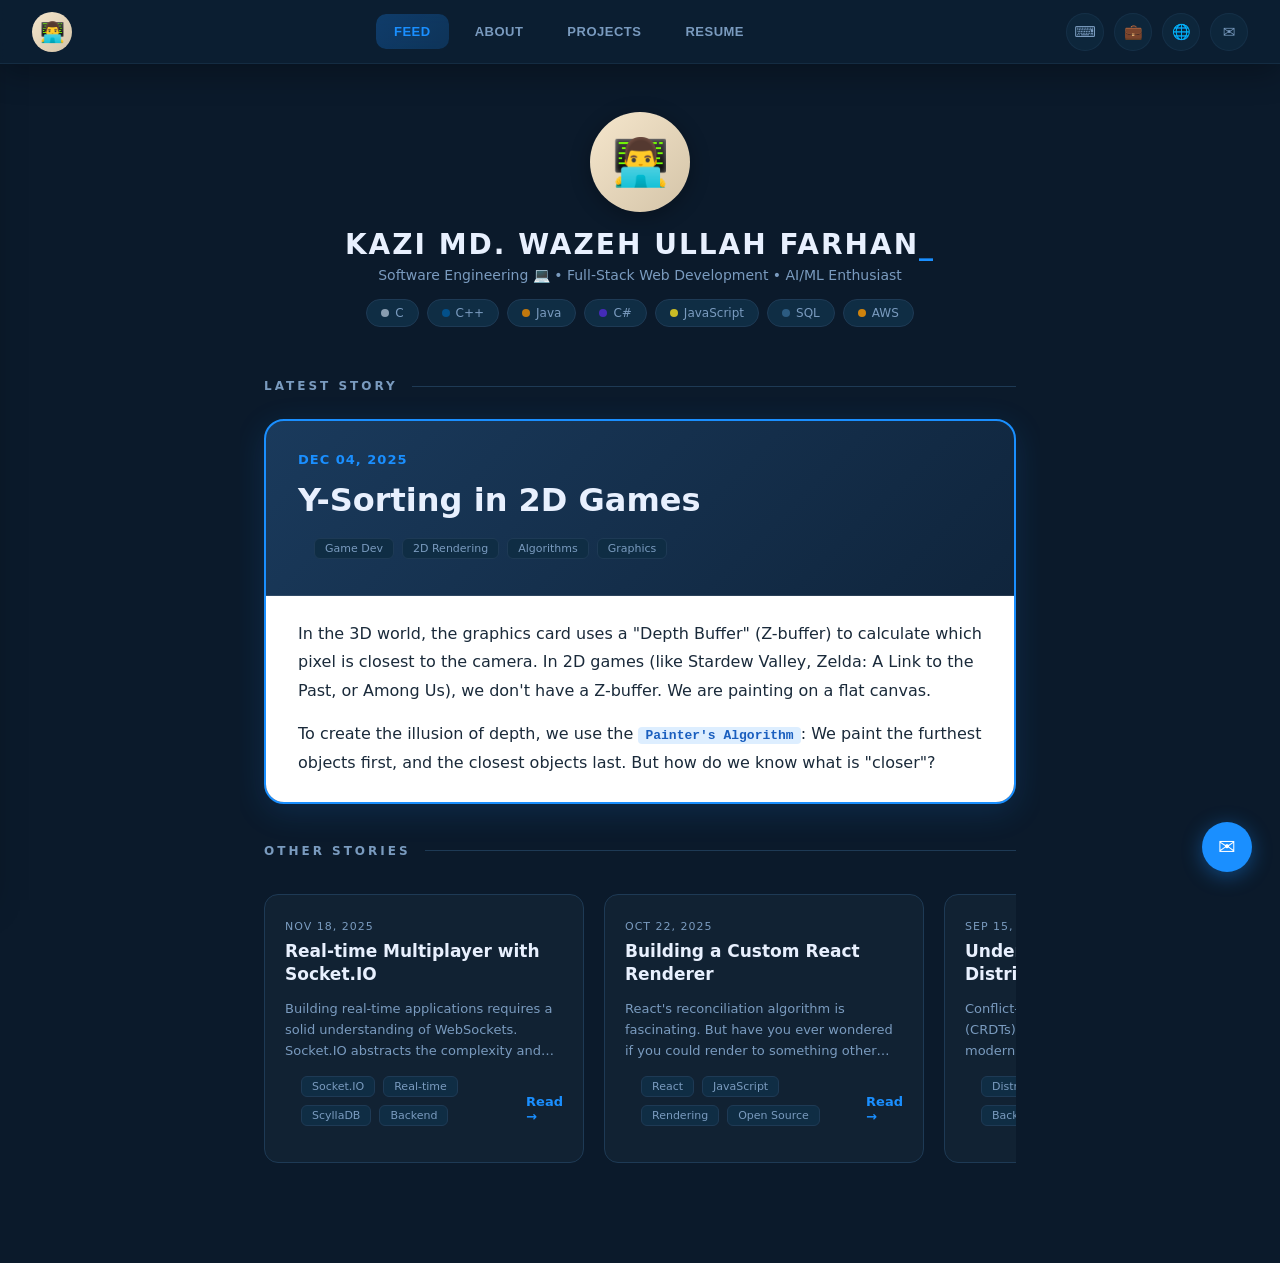
==== index.html @ 890e6826 "first commit" ====
<!doctype html>
<html lang="en">
  <head>
    <meta charset="UTF-8" />
    <meta name="viewport" content="width=device-width, initial-scale=1.0" />
    <title>Fuad Hasan</title>
    <link rel="stylesheet" href="style.css" />
  </head>
  <body>
    <!-- Glassmorphism Top Navbar -->
    <header class="glass-nav">
      <div class="nav-container">
        <div class="nav-brand">
          <span class="brand-icon" id="nav-avatar"></span>
        </div>
        <nav class="nav-links">
          <button class="nav-item active" data-tab="feed">Feed</button>
          <button class="nav-item" data-tab="about">About</button>
          <button class="nav-item" data-tab="projects">Projects</button>
          <button class="nav-item" data-tab="resume">Resume</button>
        </nav>
        <div class="nav-socials">
          <a
            class="social-icon"
            href="https://github.com/w2zfrhn"
            target="_blank"
            title="GitHub"
            >⌨</a
          >
          <a
            class="social-icon"
            href="https://www.linkedin.com/in/w2zfrhn"
            target="_blank"
            title="LinkedIn"
            >💼</a
          >
          <a
            class="social-icon"
            href="https://w2zfrhn.com"
            target="_blank"
            title="Website"
            >🌐</a
          >
          <a
            class="social-icon"
            href="mailto:wzullah.farhan@gmail.com"
            title="Email"
            >✉</a
          >
        </div>
      </div>
    </header>

    <!-- Mobile Menu Button -->
    <button class="mobile-menu-btn" id="mobileMenuBtn">☰</button>
    <div class="overlay" id="overlay"></div>

    <!-- Mobile Sidebar -->
    <aside class="mobile-sidebar" id="mobileSidebar">
      <div class="sidebar-header">
        <div class="ava" id="mobile-avatar"></div>
        <div class="name" id="mobile-name"></div>
        <div class="tagline" id="mobile-tagline"></div>
      </div>
      <div class="badges" id="mobile-badges"></div>
      <nav class="sidebar-nav">
        <button class="nav-item active" data-tab="feed">📰 Feed</button>
        <button class="nav-item" data-tab="about">👤 About</button>
        <button class="nav-item" data-tab="projects">🚀 Projects</button>
        <button class="nav-item" data-tab="resume">📄 Resume</button>
      </nav>
    </aside>

    <div class="layout">
      <main class="main">
        <!-- Profile Header (Dynamic) -->
        <div class="profile-header">
          <div class="profile-avatar" id="profile-avatar"></div>
          <div class="profile-info">
            <h1 class="profile-name">
              <span id="profile-name"></span><span class="accent">_</span>
            </h1>
            <p class="profile-tagline" id="profile-tagline"></p>
            <div class="profile-badges" id="profile-badges"></div>
          </div>
        </div>

        <!-- FEED -->
        <section id="tab-feed" class="tab-content">
          <!-- Latest Post Section -->
          <div class="sh">
            <span class="st">Latest Story</span>
            <div class="sl"></div>
          </div>
          <div id="latest-post"></div>

          <!-- Other Stories Section -->
          <div class="sh" style="margin-top: 40px">
            <span class="st">Other Stories</span>
            <div class="sl"></div>
          </div>
          <div id="other-stories"></div>
        </section>

        <!-- ABOUT -->
        <section id="tab-about" class="tab-content" style="display: none">
          <div class="sh">
            <span class="st">About Me</span>
            <div class="sl"></div>
          </div>
          <div class="fc">
            <div class="prose" id="about-content"></div>
          </div>
        </section>

        <!-- PROJECTS -->
        <section id="tab-projects" class="tab-content" style="display: none">
          <div class="sh">
            <span class="st">Projects</span>
            <div class="sl"></div>
          </div>
          <div class="grid" id="projects-container"></div>
        </section>

        <!-- RESUME -->
        <section id="tab-resume" class="tab-content" style="display: none">
          <div class="sh">
            <span class="st">Resume</span>
            <div class="sl"></div>
          </div>
          <div class="rc">
            <div class="rh">
              <div>
                <div
                  style="font-size: 19px; font-weight: 800"
                  id="resume-name"
                ></div>
                <div
                  style="color: var(--muted); font-size: 13px; margin-top: 3px"
                  id="resume-title"
                ></div>
              </div>
              <a href="#" class="dlbtn">⬇ Download PDF</a>
            </div>
            <div style="border-top: 1px solid var(--border); padding-top: 18px">
              <div
                style="
                  font-size: 11px;
                  letter-spacing: 2px;
                  text-transform: uppercase;
                  color: var(--muted);
                  font-weight: 700;
                  margin-bottom: 14px;
                "
              >
                Experience
              </div>
              <div class="exps" id="experience-container"></div>
            </div>
          </div>
        </section>
      </main>
    </div>

    <a class="fab" href="mailto:wzullah.farhan@gmail.com">✉</a>

    <script src="data.js"></script>
    <script src="script.js"></script>
  </body>
</html>
---- style.css ----
/* ================================================
   CSS Variables & Base Styles
   ================================================ */
*,
*::before,
*::after {
  box-sizing: border-box;
  margin: 0;
  padding: 0;
}

:root {
  --bg: #0b1a2b;
  --sidebar: #0d2035;
  --card: #112233;
  --accent: #1a8fff;
  --text: #e8f0fe;
  --muted: #7a9bbf;
  --border: #1e3a55;
  --tag: #0f2d44;
  --sw: 300px;

  /* Glassmorphism colors */
  --glass-bg: rgba(13, 32, 53, 0.75);
  --glass-border: rgba(30, 58, 85, 0.5);
  --glass-blur: blur(12px);
  --glass-shadow: 0 8px 32px rgba(0, 0, 0, 0.3);
}

html,
body {
  height: 100%;
  font-family: "Segoe UI", system-ui, sans-serif;
  background: var(--bg);
  color: var(--text);
}

/* ================================================
   Glassmorphism Top Navbar
   ================================================ */
.glass-nav {
  position: fixed;
  top: 0;
  left: 0;
  right: 0;
  height: 64px;
  background: var(--glass-bg);
  backdrop-filter: var(--glass-blur);
  -webkit-backdrop-filter: var(--glass-blur);
  border-bottom: 1px solid var(--glass-border);
  box-shadow: var(--glass-shadow);
  z-index: 1000;
  display: none; /* Hidden on mobile by default */
}

@media (min-width: 769px) {
  .glass-nav {
    display: block;
  }
}

.nav-container {
  max-width: 1600px;
  height: 100%;
  margin: 0 auto;
  padding: 0 32px;
  display: flex;
  align-items: center;
  justify-content: space-between;
}

.nav-brand {
  display: flex;
  align-items: center;
  gap: 12px;
}

.brand-icon {
  width: 40px;
  height: 40px;
  border-radius: 50%;
  background: linear-gradient(135deg, #f5e6cc, #d4c4a8);
  display: flex;
  align-items: center;
  justify-content: center;
  font-size: 20px;
}

.brand-name {
  font-size: 18px;
  font-weight: 700;
  letter-spacing: 1px;
}

.brand-underscore {
  color: var(--accent);
}

.nav-links {
  display: flex;
  align-items: center;
  gap: 8px;
}

.nav-item {
  display: flex;
  align-items: center;
  gap: 8px;
  padding: 10px 18px;
  border-radius: 10px;
  font-size: 13px;
  font-weight: 600;
  letter-spacing: 0.5px;
  text-transform: uppercase;
  color: var(--muted);
  cursor: pointer;
  transition: all 0.25s ease;
  border: none;
  background: transparent;
  position: relative;
  overflow: hidden;
}

.nav-item::before {
  content: "";
  position: absolute;
  inset: 0;
  background: linear-gradient(
    135deg,
    rgba(26, 143, 255, 0.15),
    rgba(26, 143, 255, 0.05)
  );
  border-radius: 10px;
  opacity: 0;
  transition: opacity 0.25s ease;
}

.nav-item:hover {
  color: var(--text);
  background: rgba(26, 143, 255, 0.1);
}

.nav-item:hover::before {
  opacity: 1;
}

.nav-item.active {
  color: var(--accent);
  background: rgba(26, 143, 255, 0.15);
}

.nav-item.active::before {
  opacity: 1;
}

.nav-socials {
  display: flex;
  align-items: center;
  gap: 10px;
}

.social-icon {
  width: 38px;
  height: 38px;
  border-radius: 50%;
  background: rgba(15, 45, 68, 0.6);
  border: 1px solid var(--glass-border);
  display: flex;
  align-items: center;
  justify-content: center;
  font-size: 15px;
  text-decoration: none;
  color: var(--muted);
  transition: all 0.25s ease;
}

.social-icon:hover {
  border-color: var(--accent);
  color: var(--accent);
  transform: translateY(-2px);
  background: rgba(26, 143, 255, 0.1);
}

/* Mobile Menu Button */
.mobile-menu-btn {
  display: none;
  position: fixed;
  top: 14px;
  left: 14px;
  z-index: 200;
  background: var(--glass-bg);
  backdrop-filter: var(--glass-blur);
  -webkit-backdrop-filter: var(--glass-blur);
  border: 1px solid var(--glass-border);
  border-radius: 10px;
  width: 44px;
  height: 44px;
  align-items: center;
  justify-content: center;
  cursor: pointer;
  font-size: 20px;
  color: var(--text);
  transition: all 0.25s ease;
}

.mobile-menu-btn:hover {
  background: rgba(26, 143, 255, 0.2);
  border-color: var(--accent);
}

@media (max-width: 768px) {
  .mobile-menu-btn {
    display: flex;
  }
}

.overlay {
  position: fixed;
  inset: 0;
  background: rgba(0, 0, 0, 0.6);
  backdrop-filter: blur(4px);
  z-index: 150;
  opacity: 0;
  visibility: hidden;
  transition: all 0.3s ease;
}

.overlay.show {
  opacity: 1;
  visibility: visible;
}

/* Mobile Sidebar */
.mobile-sidebar {
  position: fixed;
  top: 0;
  left: -320px;
  bottom: 0;
  width: 300px;
  background: var(--sidebar);
  border-right: 1px solid var(--border);
  z-index: 200;
  padding: 24px;
  display: flex;
  flex-direction: column;
  gap: 20px;
  transition: left 0.3s ease;
  box-shadow: 4px 0 30px rgba(0, 0, 0, 0.5);
}

.mobile-sidebar.open {
  left: 0;
}

.sidebar-header {
  display: flex;
  flex-direction: column;
  align-items: center;
  text-align: center;
  padding-bottom: 20px;
  border-bottom: 1px solid var(--border);
}

.sidebar-header .ava {
  width: 80px;
  height: 80px;
  border-radius: 50%;
  background: #f5e6cc;
  display: flex;
  align-items: center;
  justify-content: center;
  font-size: 36px;
  margin-bottom: 12px;
}

.sidebar-header .name {
  font-size: 18px;
  font-weight: 800;
  letter-spacing: 2px;
  text-transform: uppercase;
}

.sidebar-header .name span {
  color: var(--accent);
}

.sidebar-header .tagline {
  font-size: 12px;
  color: var(--muted);
  margin-top: 4px;
}

.mobile-sidebar .badges {
  display: flex;
  flex-wrap: wrap;
  gap: 8px;
  justify-content: center;
}

.mobile-sidebar .sidebar-nav {
  display: flex;
  flex-direction: column;
  gap: 4px;
}

.mobile-sidebar .nav-item {
  width: 100%;
  justify-content: flex-start;
  padding: 14px 18px;
  font-size: 14px;
}

/* ================================================
   Layout - Centered Content
   ================================================ */
.layout {
  display: flex;
  flex-direction: column;
  align-items: center;
  min-height: 100vh;
  padding-top: 80px;
  width: 100%;
}

.main {
  flex: 1;
  width: 100%;
  max-width: 800px;
  padding: 0 24px 80px;
  overflow-y: auto;
}

@media (max-width: 768px) {
  .layout {
    padding-top: 70px;
  }
  .main {
    padding: 0 18px 80px;
  }
}

/* ================================================
   Profile Header (Centered)
   ================================================ */
.profile-header {
  display: flex;
  flex-direction: column;
  align-items: center;
  text-align: center;
  padding: 32px 0;
  margin-bottom: 20px;
}

.profile-avatar {
  width: 100px;
  height: 100px;
  border-radius: 50%;
  background: linear-gradient(135deg, #f5e6cc, #d4c4a8);
  display: flex;
  align-items: center;
  justify-content: center;
  font-size: 46px;
  margin-bottom: 16px;
  box-shadow: 0 4px 20px rgba(0, 0, 0, 0.3);
}

.profile-name {
  font-size: 28px;
  font-weight: 800;
  letter-spacing: 2px;
  text-transform: uppercase;
  margin-bottom: 6px;
}

.profile-name span.accent {
  color: var(--accent);
}

.profile-tagline {
  font-size: 14px;
  color: var(--muted);
  margin-bottom: 16px;
}

.profile-badges {
  display: flex;
  flex-wrap: wrap;
  gap: 8px;
  justify-content: center;
}

/* Badge styles */
.profile-badges .badge {
  background: var(--tag);
  border: 1px solid var(--border);
  border-radius: 20px;
  padding: 6px 14px;
  font-size: 12px;
  color: var(--muted);
  display: flex;
  align-items: center;
  gap: 6px;
  transition: 0.2s;
}

.profile-badges .badge:hover {
  border-color: var(--accent);
  color: var(--text);
}

.profile-badges .dot {
  width: 8px;
  height: 8px;
  border-radius: 50%;
  background: var(--accent);
  opacity: 0.8;
}

@media (max-width: 768px) {
  .profile-header {
    padding: 24px 0;
  }
  .profile-avatar {
    width: 80px;
    height: 80px;
    font-size: 36px;
  }
  .profile-name {
    font-size: 22px;
  }
}

.sh {
  display: flex;
  align-items: center;
  gap: 14px;
  margin-bottom: 26px;
}

.st {
  font-size: 12px;
  letter-spacing: 3px;
  text-transform: uppercase;
  color: var(--muted);
  font-weight: 700;
  white-space: nowrap;
}

.sl {
  flex: 1;
  height: 1px;
  background: var(--border);
}

/* ================================================
   Cards
   ================================================ */
.fc {
  background: var(--card);
  border: 1px solid var(--border);
  border-radius: 16px;
  overflow: hidden;
  margin-bottom: 26px;
  transition: 0.25s;
}
.fc:hover {
  border-color: rgba(26, 143, 255, 0.5);
  transform: translateY(-2px);
}

.fm {
  padding: 14px 20px;
  border-bottom: 1px solid var(--border);
  display: flex;
  align-items: center;
  gap: 10px;
}

.fa {
  width: 30px;
  height: 30px;
  border-radius: 50%;
  background: #f5e6cc;
  display: flex;
  align-items: center;
  justify-content: center;
  font-size: 13px;
  flex-shrink: 0;
}

.fan {
  font-size: 13px;
  font-weight: 600;
  display: block;
}
.fad {
  font-size: 11px;
  color: var(--muted);
}

.ft {
  padding: 20px 20px 0;
  font-size: 19px;
  font-weight: 700;
  color: var(--text);
  display: flex;
  align-items: center;
  gap: 8px;
  text-decoration: none;
}
.ft:hover {
  color: var(--accent);
}

.fb {
  background: #fff;
  margin: 16px;
  border-radius: 10px;
  padding: 22px 26px;
  color: #1a2a3a;
  font-size: 15px;
  line-height: 1.75;
}
.fb p + p {
  margin-top: 14px;
}

.kw {
  font-family: "Courier New", monospace;
  background: #ddeeff;
  padding: 1px 7px;
  border-radius: 4px;
  font-size: 13px;
  color: #1a5fbf;
  font-weight: 700;
}

.demo {
  margin: 0 16px 16px;
  border-radius: 10px;
  border: 1px solid var(--border);
  background: #1e6b2f;
  min-height: 150px;
  display: flex;
  align-items: center;
  justify-content: center;
}

.dl {
  color: rgba(255, 255, 255, 0.45);
  font-size: 12px;
  letter-spacing: 2px;
  text-transform: uppercase;
}

.tags {
  padding: 0 16px 16px;
  display: flex;
  flex-wrap: wrap;
  gap: 8px;
}

.tag {
  background: var(--tag);
  border: 1px solid var(--border);
  border-radius: 6px;
  padding: 3px 10px;
  font-size: 11px;
  color: var(--muted);
}

/* ================================================
   About Section
   ================================================ */
.prose {
  padding: 28px;
  color: var(--muted);
  line-height: 1.8;
  font-size: 15px;
}
.prose p + p {
  margin-top: 14px;
}

/* ================================================
   Projects Grid
   ================================================ */
.grid {
  display: grid;
  grid-template-columns: repeat(auto-fill, minmax(220px, 1fr));
  gap: 16px;
}

.pc {
  background: var(--card);
  border: 1px solid var(--border);
  border-radius: 14px;
  padding: 22px;
  transition: 0.2s;
}
.pc:hover {
  border-color: rgba(26, 143, 255, 0.5);
  transform: translateY(-2px);
}

/* ================================================
   Resume
   ================================================ */
.rc {
  background: var(--card);
  border: 1px solid var(--border);
  border-radius: 16px;
  padding: 30px;
}

.rh {
  display: flex;
  justify-content: space-between;
  align-items: center;
  flex-wrap: wrap;
  gap: 12px;
  margin-bottom: 22px;
}

.dlbtn {
  background: var(--accent);
  color: #fff;
  padding: 8px 16px;
  border-radius: 8px;
  text-decoration: none;
  font-size: 13px;
  font-weight: 600;
}

.exps {
  display: flex;
  flex-direction: column;
  gap: 16px;
  margin-top: 16px;
}

.ex {
  display: flex;
  gap: 14px;
  align-items: flex-start;
}

.eico {
  width: 40px;
  height: 40px;
  border-radius: 10px;
  background: var(--tag);
  display: flex;
  align-items: center;
  justify-content: center;
  font-size: 17px;
  flex-shrink: 0;
}

/* ================================================
   Floating Action Button
   ================================================ */
.fab {
  position: fixed;
  bottom: 28px;
  right: 28px;
  width: 50px;
  height: 50px;
  border-radius: 50%;
  background: var(--accent);
  display: flex;
  align-items: center;
  justify-content: center;
  font-size: 21px;
  cursor: pointer;
  box-shadow: 0 4px 20px rgba(26, 143, 255, 0.4);
  border: none;
  color: #fff;
  transition: 0.2s;
  text-decoration: none;
}
.fab:hover {
  transform: scale(1.1);
  box-shadow: 0 6px 28px rgba(26, 143, 255, 0.6);
}

/* ================================================
   Animations
   ================================================ */
@keyframes fadeIn {
  from {
    opacity: 0;
    transform: translateY(10px);
  }
  to {
    opacity: 1;
    transform: translateY(0);
  }
}

.tab-content {
  animation: fadeIn 0.4s ease;
}

/* ================================================
   Featured Post (Latest Story)
   ================================================ */
.featured-post {
  background: linear-gradient(135deg, #1a3a5c 0%, #0d2035 100%);
  border: 2px solid var(--accent);
  border-radius: 20px;
  overflow: hidden;
  margin-bottom: 40px;
  box-shadow: 0 8px 32px rgba(26, 143, 255, 0.15);
}

.fp-header {
  padding: 28px 32px 20px;
  border-bottom: 1px solid rgba(255, 255, 255, 0.1);
}

.fp-date {
  font-size: 13px;
  color: var(--accent);
  font-weight: 600;
  text-transform: uppercase;
  letter-spacing: 1px;
}

.fp-title {
  font-size: 32px;
  font-weight: 800;
  color: var(--text);
  margin: 12px 0 16px;
  line-height: 1.3;
}

.fp-content {
  padding: 24px 32px;
  background: #fff;
  color: #1a2a3a;
  font-size: 16px;
  line-height: 1.8;
}

.fp-content p {
  margin-bottom: 14px;
}

.fp-content p:last-child {
  margin-bottom: 0;
}

.fp-content .kw {
  font-family: "Courier New", monospace;
  background: #ddeeff;
  padding: 1px 7px;
  border-radius: 4px;
  font-size: 13px;
  color: #1a5fbf;
  font-weight: 700;
}

.read-more-btn {
  display: inline-flex;
  align-items: center;
  gap: 8px;
  margin: 20px 32px 28px;
  padding: 12px 24px;
  background: var(--accent);
  color: #fff;
  text-decoration: none;
  font-weight: 600;
  font-size: 14px;
  border-radius: 10px;
  transition: all 0.25s ease;
}

.read-more-btn:hover {
  background: #1490e6;
  transform: translateX(4px);
  box-shadow: 0 4px 16px rgba(26, 143, 255, 0.4);
}

/* ================================================
   Other Stories (Horizontal Scroll)
   ================================================ */
.other-stories-scroll {
  display: flex;
  gap: 20px;
  overflow-x: auto;
  padding: 10px 0 20px;
  scroll-behavior: smooth;
  -webkit-overflow-scrolling: touch;
}

.other-stories-scroll::-webkit-scrollbar {
  height: 6px;
}

.other-stories-scroll::-webkit-scrollbar-track {
  background: var(--border);
  border-radius: 3px;
}

.other-stories-scroll::-webkit-scrollbar-thumb {
  background: var(--accent);
  border-radius: 3px;
}

.os-card {
  flex: 0 0 320px;
  background: var(--card);
  border: 1px solid var(--border);
  border-radius: 14px;
  padding: 20px;
  display: flex;
  flex-direction: column;
  transition: all 0.25s ease;
}

.os-card:hover {
  border-color: var(--accent);
  transform: translateY(-4px);
  box-shadow: 0 8px 24px rgba(0, 0, 0, 0.3);
}

.os-header {
  margin-bottom: 12px;
}

.os-date {
  font-size: 11px;
  color: var(--muted);
  text-transform: uppercase;
  letter-spacing: 1px;
}

.os-title {
  display: block;
  font-size: 17px;
  font-weight: 700;
  color: var(--text);
  text-decoration: none;
  margin-top: 6px;
  line-height: 1.4;
}

.os-title:hover {
  color: var(--accent);
}

.os-excerpt {
  flex: 1;
  margin-bottom: 14px;
}

.os-excerpt p {
  font-size: 13px;
  color: var(--muted);
  line-height: 1.6;
  display: -webkit-box;
  -webkit-line-clamp: 3;
  -webkit-box-orient: vertical;
  overflow: hidden;
}

.os-footer {
  display: flex;
  justify-content: space-between;
  align-items: center;
}

.os-read-more {
  color: var(--accent);
  font-size: 13px;
  font-weight: 600;
  text-decoration: none;
}

.os-read-more:hover {
  text-decoration: underline;
}

/* ================================================
   Individual Post Page
   ================================================ */
.post-page {
  background: var(--card);
  border: 1px solid var(--border);
  border-radius: 16px;
  overflow: hidden;
  margin-bottom: 26px;
}

.post-header {
  padding: 32px;
  border-bottom: 1px solid var(--border);
  text-align: center;
}

.post-date {
  font-size: 13px;
  color: var(--muted);
  display: block;
  margin-bottom: 12px;
}

.post-title {
  font-size: 28px;
  font-weight: 800;
  color: var(--text);
  margin-bottom: 16px;
  line-height: 1.4;
}

.post-tags {
  display: flex;
  flex-wrap: wrap;
  gap: 8px;
  justify-content: center;
}

.post-content {
  padding: 32px;
  background: #fff;
  margin: 0;
  border-radius: 0;
  color: #1a2a3a;
  font-size: 16px;
  line-height: 1.85;
}

.post-content p {
  margin-bottom: 16px;
}

.post-content p:last-child {
  margin-bottom: 0;
}

.post-footer {
  padding: 24px 32px;
  border-top: 1px solid var(--border);
}

.back-link {
  color: var(--accent);
  text-decoration: none;
  font-weight: 600;
  font-size: 14px;
}

.back-link:hover {
  text-decoration: underline;
}

@media (max-width: 768px) {
  .post-header {
    padding: 24px 20px;
  }
  .post-title {
    font-size: 22px;
  }
  .post-content {
    padding: 24px 20px;
  }
}
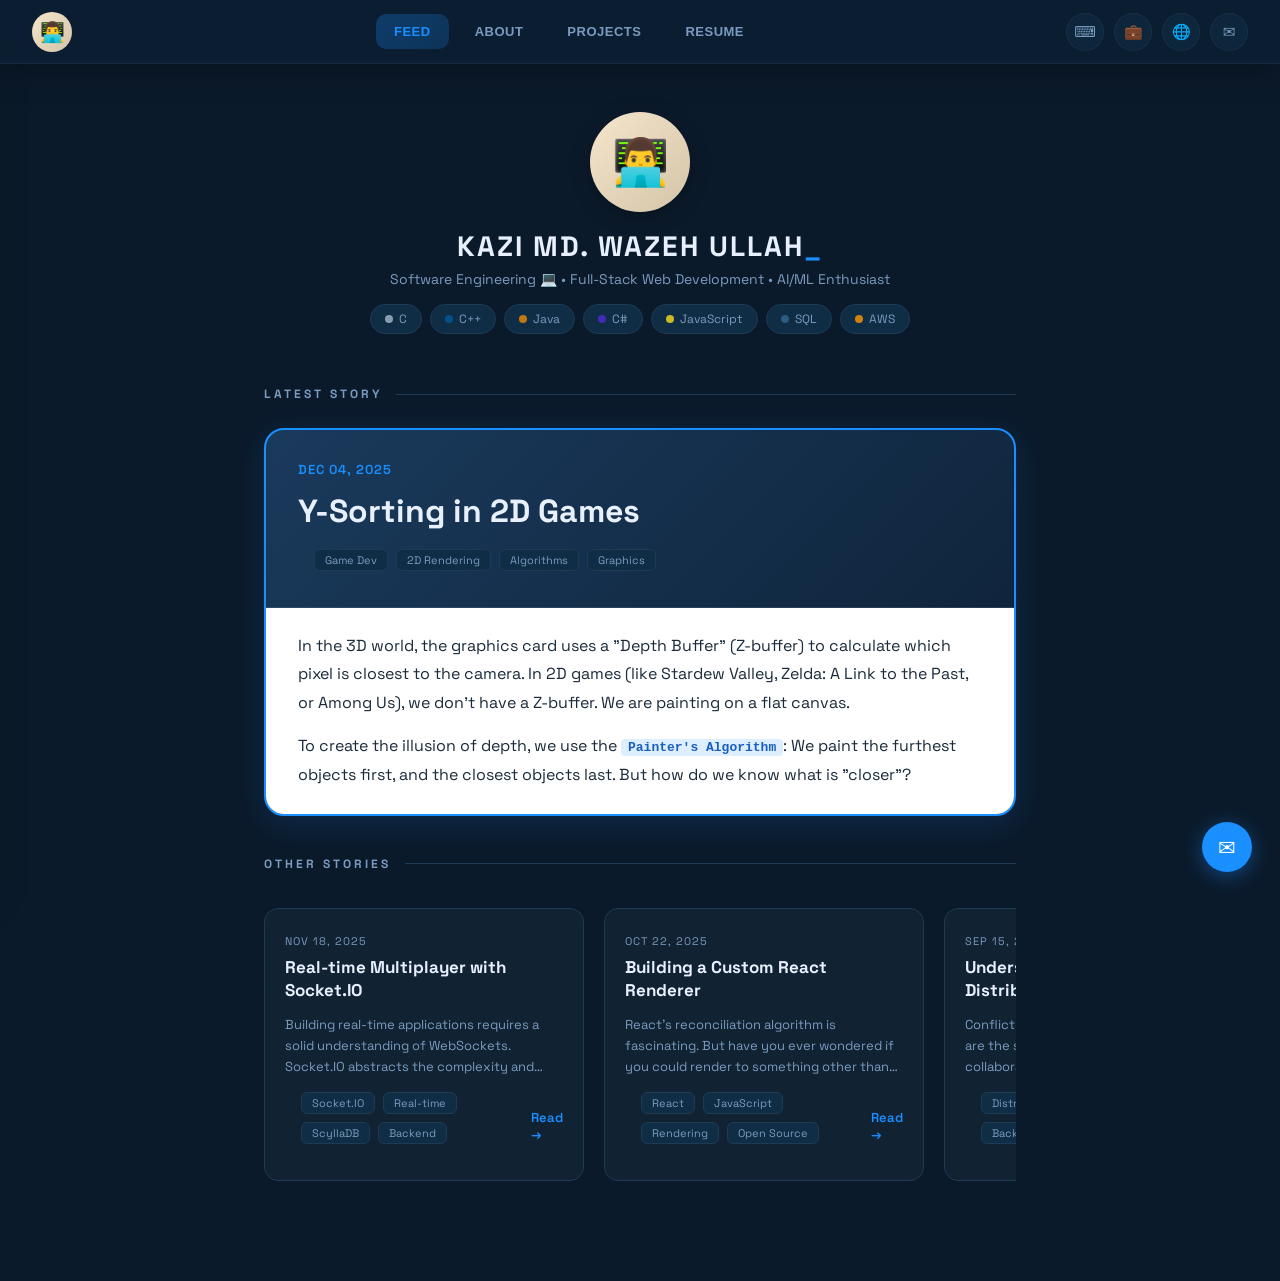
==== commit 37ebd673: "name typing dynamically" ====
--- a/index.html
+++ b/index.html
@@ -3,7 +3,13 @@
   <head>
     <meta charset="UTF-8" />
     <meta name="viewport" content="width=device-width, initial-scale=1.0" />
-    <title>Fuad Hasan</title>
+    <title>W2ZFRHN</title>
+    <link rel="preconnect" href="https://fonts.googleapis.com" />
+    <link rel="preconnect" href="https://fonts.gstatic.com" crossorigin />
+    <link
+      href="https://fonts.googleapis.com/css2?family=Space+Grotesk:wght@300;400;500;600;700&display=swap"
+      rel="stylesheet"
+    />
     <link rel="stylesheet" href="style.css" />
   </head>
   <body>
--- a/style.css
+++ b/style.css
@@ -30,7 +30,7 @@
 html,
 body {
   height: 100%;
-  font-family: "Segoe UI", system-ui, sans-serif;
+  font-family: "Space Grotesk", "Segoe UI", system-ui, sans-serif;
   background: var(--bg);
   color: var(--text);
 }
@@ -374,6 +374,18 @@
 
 .profile-name span.accent {
   color: var(--accent);
+  animation: blink 1s step-end infinite;
+}
+
+@keyframes blink {
+  0%,
+  50% {
+    opacity: 1;
+  }
+  51%,
+  100% {
+    opacity: 0;
+  }
 }
 
 .profile-tagline {
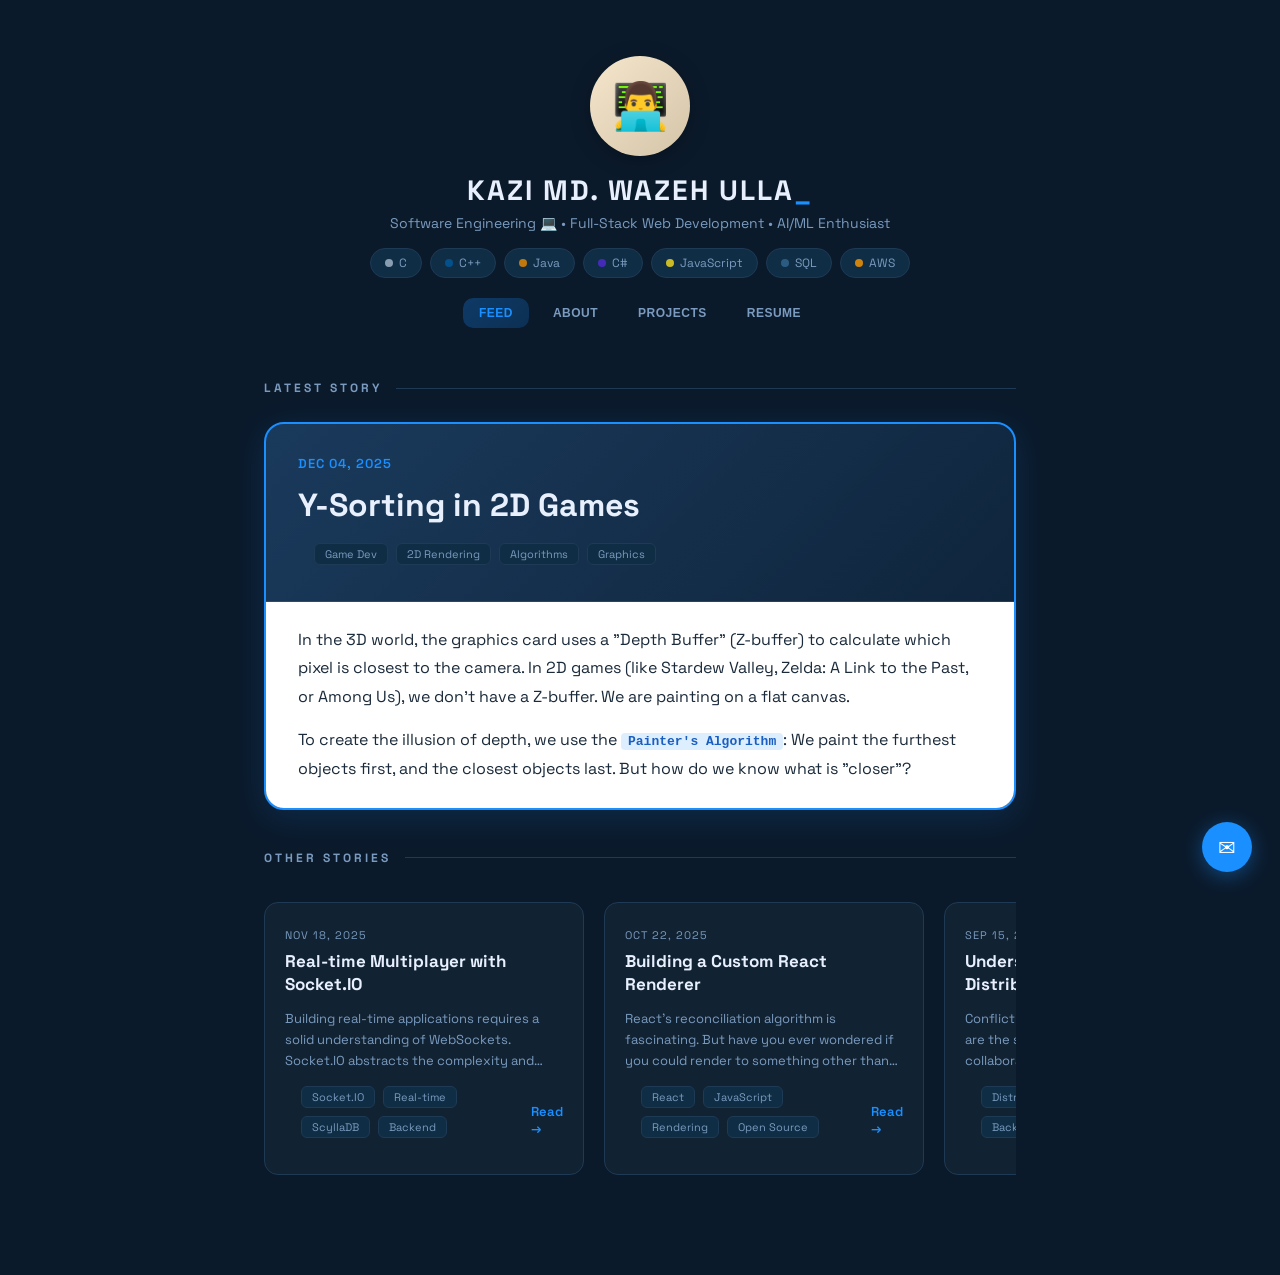
==== commit 5c605942: "nav updated" ====
--- a/index.html
+++ b/index.html
@@ -13,70 +13,6 @@
     <link rel="stylesheet" href="style.css" />
   </head>
   <body>
-    <!-- Glassmorphism Top Navbar -->
-    <header class="glass-nav">
-      <div class="nav-container">
-        <div class="nav-brand">
-          <span class="brand-icon" id="nav-avatar"></span>
-        </div>
-        <nav class="nav-links">
-          <button class="nav-item active" data-tab="feed">Feed</button>
-          <button class="nav-item" data-tab="about">About</button>
-          <button class="nav-item" data-tab="projects">Projects</button>
-          <button class="nav-item" data-tab="resume">Resume</button>
-        </nav>
-        <div class="nav-socials">
-          <a
-            class="social-icon"
-            href="https://github.com/w2zfrhn"
-            target="_blank"
-            title="GitHub"
-            >⌨</a
-          >
-          <a
-            class="social-icon"
-            href="https://www.linkedin.com/in/w2zfrhn"
-            target="_blank"
-            title="LinkedIn"
-            >💼</a
-          >
-          <a
-            class="social-icon"
-            href="https://w2zfrhn.com"
-            target="_blank"
-            title="Website"
-            >🌐</a
-          >
-          <a
-            class="social-icon"
-            href="mailto:wzullah.farhan@gmail.com"
-            title="Email"
-            >✉</a
-          >
-        </div>
-      </div>
-    </header>
-
-    <!-- Mobile Menu Button -->
-    <button class="mobile-menu-btn" id="mobileMenuBtn">☰</button>
-    <div class="overlay" id="overlay"></div>
-
-    <!-- Mobile Sidebar -->
-    <aside class="mobile-sidebar" id="mobileSidebar">
-      <div class="sidebar-header">
-        <div class="ava" id="mobile-avatar"></div>
-        <div class="name" id="mobile-name"></div>
-        <div class="tagline" id="mobile-tagline"></div>
-      </div>
-      <div class="badges" id="mobile-badges"></div>
-      <nav class="sidebar-nav">
-        <button class="nav-item active" data-tab="feed">📰 Feed</button>
-        <button class="nav-item" data-tab="about">👤 About</button>
-        <button class="nav-item" data-tab="projects">🚀 Projects</button>
-        <button class="nav-item" data-tab="resume">📄 Resume</button>
-      </nav>
-    </aside>
-
     <div class="layout">
       <main class="main">
         <!-- Profile Header (Dynamic) -->
@@ -88,6 +24,13 @@
             </h1>
             <p class="profile-tagline" id="profile-tagline"></p>
             <div class="profile-badges" id="profile-badges"></div>
+            <!-- Navigation below badges -->
+            <nav class="profile-nav" id="profileNav">
+              <button class="nav-item active" data-tab="feed">Feed</button>
+              <button class="nav-item" data-tab="about">About</button>
+              <button class="nav-item" data-tab="projects">Projects</button>
+              <button class="nav-item" data-tab="resume">Resume</button>
+            </nav>
           </div>
         </div>
 
--- a/style.css
+++ b/style.css
@@ -39,7 +39,7 @@
    Glassmorphism Top Navbar
    ================================================ */
 .glass-nav {
-  position: fixed;
+  position: absolute;
   top: 0;
   left: 0;
   right: 0;
@@ -51,6 +51,12 @@
   box-shadow: var(--glass-shadow);
   z-index: 1000;
   display: none; /* Hidden on mobile by default */
+  transition: all 0.3s ease;
+}
+
+.glass-nav.sticky {
+  position: fixed;
+  top: 0;
 }
 
 @media (min-width: 769px) {
@@ -318,7 +324,6 @@
   flex-direction: column;
   align-items: center;
   min-height: 100vh;
-  padding-top: 80px;
   width: 100%;
 }
 
@@ -326,7 +331,7 @@
   flex: 1;
   width: 100%;
   max-width: 800px;
-  padding: 0 24px 80px;
+  padding: 24px 24px 80px;
   overflow-y: auto;
 }
 
@@ -399,6 +404,45 @@
   flex-wrap: wrap;
   gap: 8px;
   justify-content: center;
+}
+
+/* Profile Navigation */
+.profile-nav {
+  display: flex;
+  align-items: center;
+  justify-content: center;
+  gap: 8px;
+  margin-top: 20px;
+  flex-wrap: wrap;
+}
+
+.profile-nav .nav-item {
+  padding: 8px 16px;
+  font-size: 12px;
+  text-decoration: none;
+}
+
+/* Sticky Profile Nav on Scroll */
+.profile-nav.sticky {
+  position: fixed;
+  top: 0;
+  left: 0;
+  right: 0;
+  background: var(--glass-bg);
+  backdrop-filter: var(--glass-blur);
+  -webkit-backdrop-filter: var(--glass-blur);
+  border-bottom: 1px solid var(--glass-border);
+  box-shadow: var(--glass-shadow);
+  padding: 10px 0;
+  margin-top: 0;
+  z-index: 1000;
+  justify-content: center;
+  gap: 4px;
+}
+
+.profile-nav.sticky .nav-item {
+  padding: 6px 12px;
+  font-size: 11px;
 }
 
 /* Badge styles */
